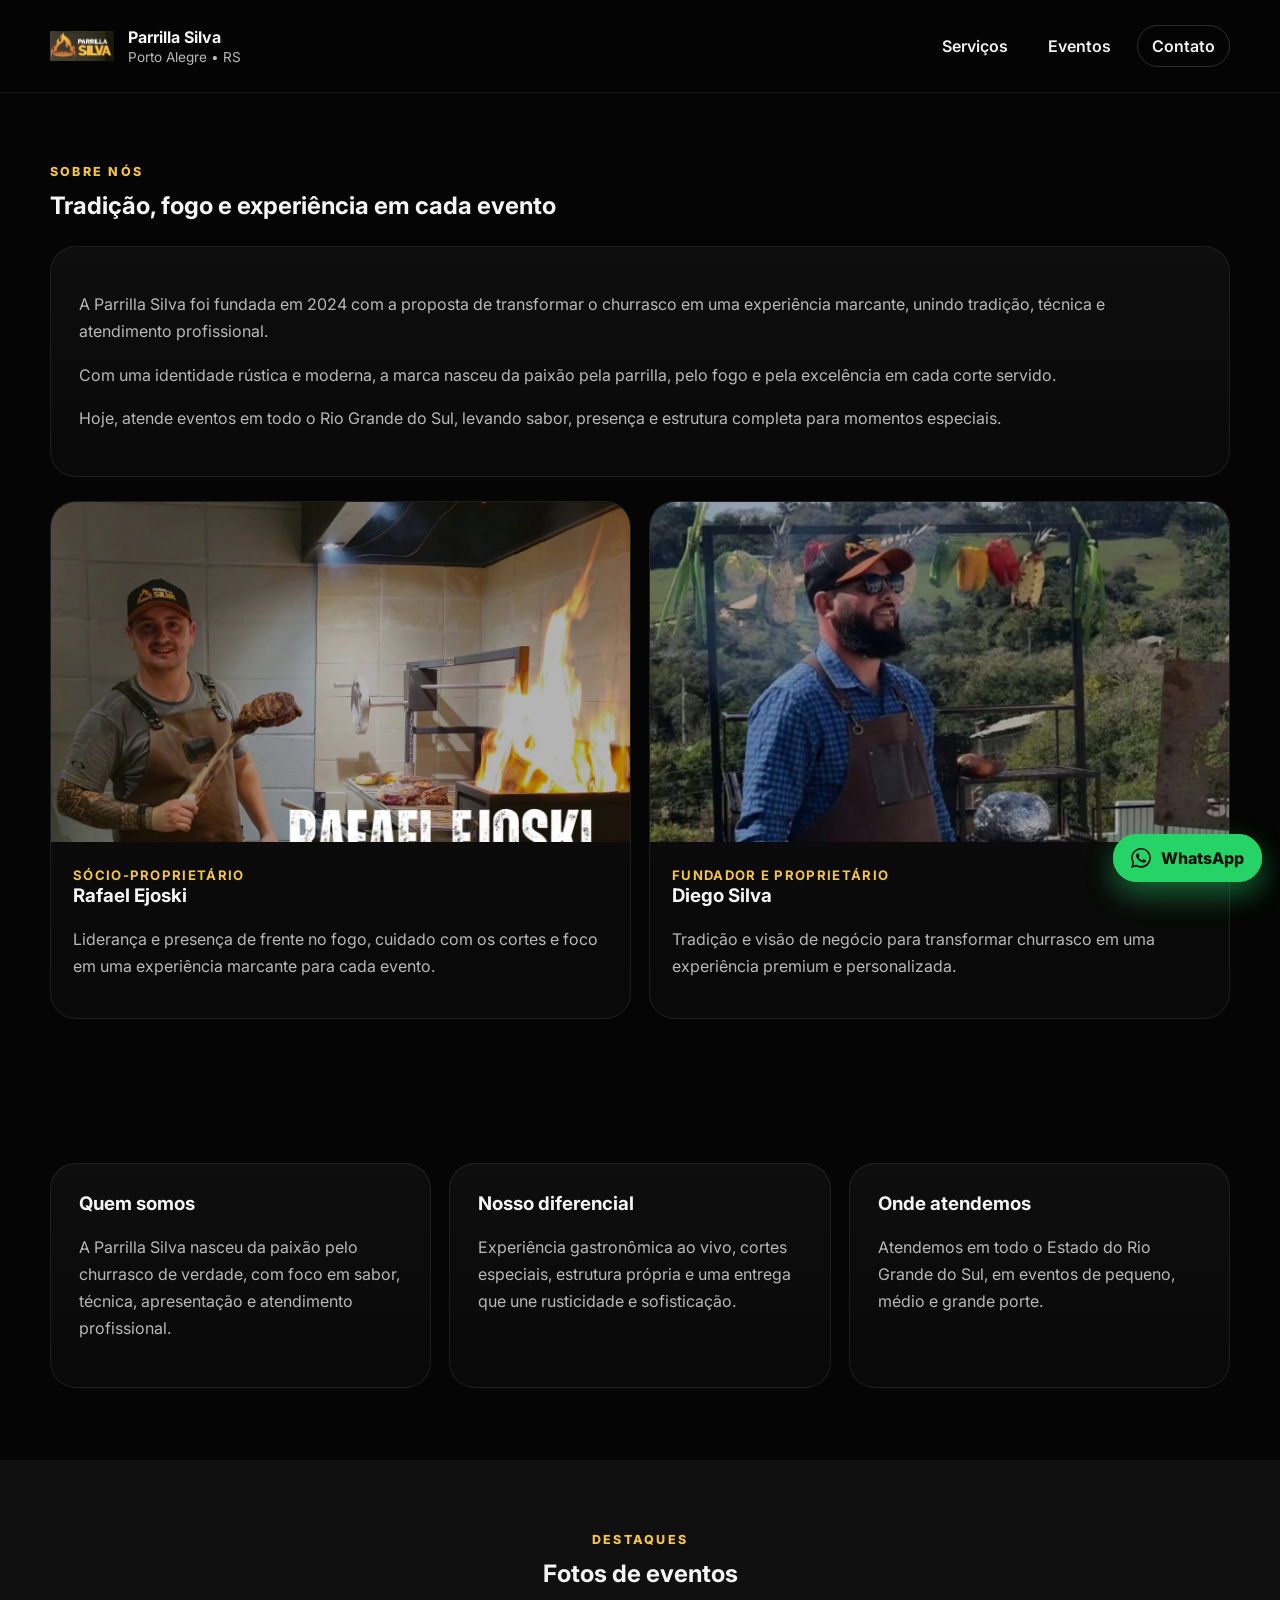
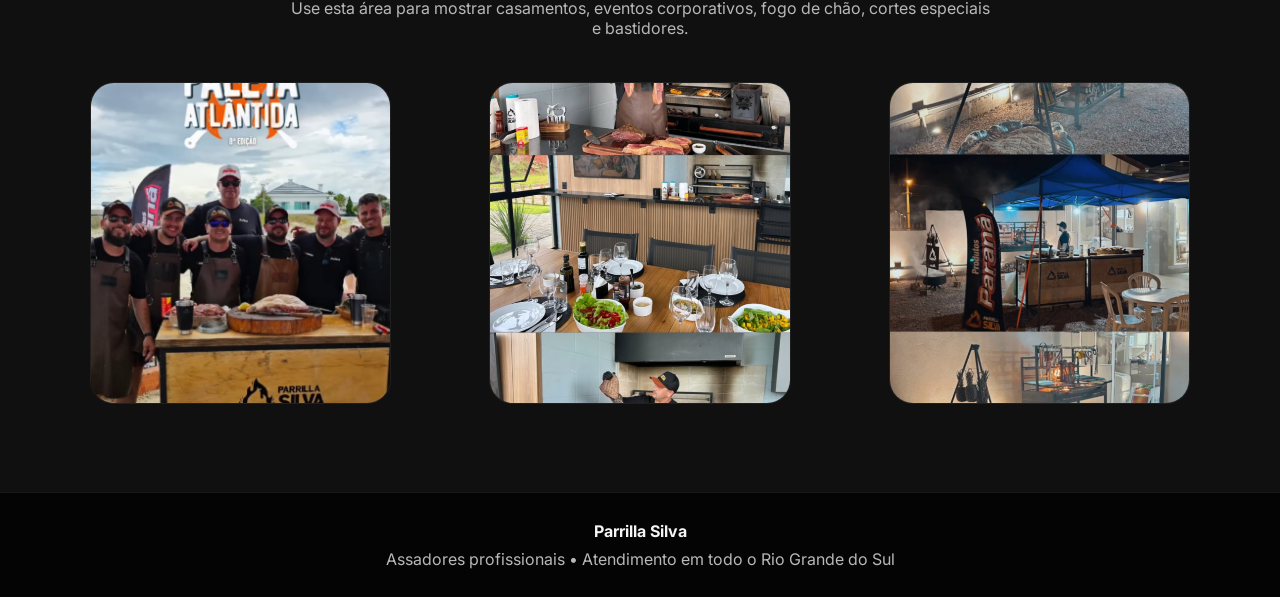
==== index.html @ 267c0c74 "Update index.html" ====
<!DOCTYPE html>
<html lang="pt-BR">
<head>
  <meta charset="UTF-8" />
  <meta name="viewport" content="width=device-width, initial-scale=1.0" />
  <title>Sobre | Parrilla Silva</title>
  <link rel="preconnect" href="https://fonts.googleapis.com">
  <link rel="preconnect" href="https://fonts.gstatic.com" crossorigin>
  <link href="https://fonts.googleapis.com/css2?family=Inter:wght@400;500;600;700;800;900&display=swap" rel="stylesheet">
  <link rel="stylesheet" href="styles.css" />
</head>
<body>
  <header class="site-header">
    <nav class="nav container">
      <a class="brand" href="index.html">
        <img src="images/Logo.png" alt="Logo Parrilla Silva" />
        <div>
          <strong>Parrilla Silva</strong>
          <span>Porto Alegre • RS</span>
        </div>
      </a>
      <button class="menu-toggle" aria-label="Abrir menu" onclick="document.querySelector('.nav-links').classList.toggle('open')">☰</button>
      <div class="nav-links">
        <a href="servicos.html">Serviços</a>
        <a href="eventos.html">Eventos</a>
        <a href="contato.html" class="btn btn-outline">Contato</a>
      </div>
    </nav>
  </header>

  <main class="page-top">
    <section class="section container">
      <div class="section-head left">
        <p class="eyebrow">SOBRE NÓS</p>
        <h1>Tradição, fogo e experiência em cada evento</h1>
      </div>

      <div class="about-page-grid">
        <div class="card">
          <p>
            A Parrilla Silva foi fundada em 2024 com a proposta de transformar o churrasco em uma experiência marcante, unindo tradição, técnica e atendimento profissional.
          </p>
          <p>
            Com uma identidade rústica e moderna, a marca nasceu da paixão pela parrilla, pelo fogo e pela excelência em cada corte servido.
          </p>
          <p>
            Hoje, atende eventos em todo o Rio Grande do Sul, levando sabor, presença e estrutura completa para momentos especiais.
          </p>
        </div>

        <div class="founders-grid">
          <article class="founder-card">
            <img src="images/rafael.jpg" alt="Rafael Ejoski" />
            <div class="founder-copy">
              <span>Sócio-proprietário</span>
              <h3>Rafael Ejoski</h3>
              <p>Liderança e presença de frente no fogo, cuidado com os cortes e foco em uma experiência marcante para cada evento.</p>
            </div>
          </article>

          <article class="founder-card">
            <img src="images/diego.jpg" alt="Diego Silva" />
            <div class="founder-copy">
              <span>Fundador e proprietário</span>
              <h3>Diego Silva</h3>
              <p>Tradição e visão de negócio para transformar churrasco em uma experiência premium e personalizada.</p>
            </div>
          </article>
        </div>
      </div>
    </section>
  </main>

 </div>
    </section>

    <!-- AGORA OS CARDS FICAM EMBAIXO -->
    <section class="section container cards-3 cards-below-hero">
      <article class="card">
        <h3>Quem somos</h3>
        <p>A Parrilla Silva nasceu da paixão pelo churrasco de verdade, com foco em sabor, técnica, apresentação e atendimento profissional.</p>
      </article>
      <article class="card">
        <h3>Nosso diferencial</h3>
        <p>Experiência gastronômica ao vivo, cortes especiais, estrutura própria e uma entrega que une rusticidade e sofisticação.</p>
      </article>
      <article class="card">
        <h3>Onde atendemos</h3>
        <p>Atendemos em todo o Estado do Rio Grande do Sul, em eventos de pequeno, médio e grande porte.</p>
      </article>
    </section>

    <section class="section section-dark">
      <div class="container section-head">
        <p class="eyebrow">DESTAQUES</p>
        <h2>Fotos de eventos</h2>
        <p>Use esta área para mostrar casamentos, eventos corporativos, fogo de chão, cortes especiais e bastidores.</p>
      </div>

      <div class="container events-preview-grid">
        <figure class="event-slot">
          <img src="images/evento1.jpg" alt="Evento Parrilla Silva 1">
        </figure>
        <figure class="event-slot">
          <img src="images/evento2.jpg" alt="Evento Parrilla Silva 2">
        </figure>
        <figure class="event-slot">
          <img src="images/evento3.jpg" alt="Evento Parrilla Silva 3">
        </figure>
      </div>
    </section>
  </main>

    <a class="floating-whatsapp" href="https://wa.me/5551980567208?text=Ol%C3%A1%2C%20quero%20um%20or%C3%A7amento%20da%20Parrilla%20Silva." target="_blank" rel="noreferrer" aria-label="Falar no WhatsApp">
    <svg viewBox="0 0 24 24" aria-hidden="true"><path d="M20.52 3.48A11.86 11.86 0 0 0 12.06 0C5.55 0 .25 5.3.25 11.81c0 2.08.54 4.11 1.58 5.9L0 24l6.48-1.7a11.8 11.8 0 0 0 5.57 1.42h.01c6.51 0 11.81-5.3 11.81-11.81 0-3.15-1.23-6.11-3.35-8.43ZM12.06 21.7h-.01a9.8 9.8 0 0 1-4.99-1.36l-.36-.21-3.85 1.01 1.03-3.76-.23-.38a9.78 9.78 0 0 1-1.5-5.19C2.15 6.4 6.65 1.9 12.06 1.9c2.61 0 5.06 1.02 6.91 2.87a9.7 9.7 0 0 1 2.86 6.91c0 5.41-4.4 9.92-9.77 9.92Zm5.4-7.38c-.29-.14-1.72-.85-1.99-.95-.27-.1-.47-.14-.67.15-.2.29-.77.95-.95 1.14-.17.2-.35.22-.64.07-.29-.14-1.23-.45-2.35-1.43-.87-.77-1.46-1.72-1.63-2.01-.17-.29-.02-.45.12-.59.13-.13.29-.35.44-.52.14-.17.19-.29.29-.49.1-.2.05-.37-.02-.52-.07-.14-.67-1.62-.92-2.22-.24-.58-.49-.5-.67-.5h-.57c-.2 0-.52.07-.79.37-.27.29-1.04 1.02-1.04 2.48 0 1.46 1.07 2.88 1.22 3.08.14.2 2.09 3.2 5.07 4.49.71.31 1.27.5 1.7.64.71.23 1.36.2 1.88.12.57-.08 1.72-.7 1.96-1.38.24-.68.24-1.26.17-1.38-.08-.12-.27-.2-.56-.34Z"/></svg>
    <span>WhatsApp</span>
  </a>
  
  <a class="floating-whatsapp" href="https://wa.me/5551998436209?text=Ol%C3%A1%2C%20quero%20um%20or%C3%A7amento%20da%20Parrilla%20Silva." target="_blank" rel="noreferrer" aria-label="Falar no WhatsApp">
    <svg viewBox="0 0 24 24" aria-hidden="true"><path d="M20.52 3.48A11.86 11.86 0 0 0 12.06 0C5.55 0 .25 5.3.25 11.81c0 2.08.54 4.11 1.58 5.9L0 24l6.48-1.7a11.8 11.8 0 0 0 5.57 1.42h.01c6.51 0 11.81-5.3 11.81-11.81 0-3.15-1.23-6.11-3.35-8.43ZM12.06 21.7h-.01a9.8 9.8 0 0 1-4.99-1.36l-.36-.21-3.85 1.01 1.03-3.76-.23-.38a9.78 9.78 0 0 1-1.5-5.19C2.15 6.4 6.65 1.9 12.06 1.9c2.61 0 5.06 1.02 6.91 2.87a9.7 9.7 0 0 1 2.86 6.91c0 5.41-4.4 9.92-9.77 9.92Zm5.4-7.38c-.29-.14-1.72-.85-1.99-.95-.27-.1-.47-.14-.67.15-.2.29-.77.95-.95 1.14-.17.2-.35.22-.64.07-.29-.14-1.23-.45-2.35-1.43-.87-.77-1.46-1.72-1.63-2.01-.17-.29-.02-.45.12-.59.13-.13.29-.35.44-.52.14-.17.19-.29.29-.49.1-.2.05-.37-.02-.52-.07-.14-.67-1.62-.92-2.22-.24-.58-.49-.5-.67-.5h-.57c-.2 0-.52.07-.79.37-.27.29-1.04 1.02-1.04 2.48 0 1.46 1.07 2.88 1.22 3.08.14.2 2.09 3.2 5.07 4.49.71.31 1.27.5 1.7.64.71.23 1.36.2 1.88.12.57-.08 1.72-.7 1.96-1.38.24-.68.24-1.26.17-1.38-.08-.12-.27-.2-.56-.34Z"/></svg>
    <span>WhatsApp</span>
  </a>

  <footer class="footer">
    <div class="container footer-content">
      <strong>Parrilla Silva</strong>
      <p>Assadores profissionais • Atendimento em todo o Rio Grande do Sul</p>
    </div>
  </footer>
</body>
</html>
---- styles.css ----
:root {
  --bg: #050505;
  --bg-soft: #101010;
  --card: #141414;
  --line: rgba(255,255,255,.08);
  --text: #f5f5f5;
  --muted: #b8b8b8;
  --yellow: #f6c444;
  --orange: #ef8f3a;
  --green: #25D366;
}

* { box-sizing: border-box; }
html { scroll-behavior: smooth; }

body {
  margin: 0;
  font-family: "Inter", sans-serif;
  background: var(--bg);
  color: var(--text);
}

img { max-width: 100%; display: block; }
a { color: inherit; text-decoration: none; }

.container {
  width: min(1180px, calc(100% - 32px));
  margin: 0 auto;
}

.page-top { padding-top: 92px; }

.site-header {
  position: fixed;
  top: 0; left: 0;
  width: 100%;
  z-index: 999;
  background: rgba(5,5,5,.92);
  backdrop-filter: blur(10px);
  border-bottom: 1px solid var(--line);
}

.nav {
  min-height: 92px;
  display: flex;
  align-items: center;
  justify-content: space-between;
  gap: 20px;
}

.brand {
  display: flex;
  align-items: center;
  gap: 14px;
}

.brand img {
  width: 64px;
  height: 64px;
  object-fit: contain;
}

.brand strong {
  display: block;
  font-size: 1rem;
}

.brand span {
  display: block;
  font-size: .85rem;
  color: var(--muted);
  margin-top: 2px;
}

.nav-links {
  display: flex;
  align-items: center;
  gap: 12px;
}

.nav-links a {
  padding: 10px 14px;
  border-radius: 999px;
  color: #f0f0f0;
  font-weight: 600;
}

.nav-links a:hover { background: rgba(255,255,255,.06); }

.menu-toggle {
  display: none;
  background: transparent;
  border: 1px solid var(--line);
  color: #fff;
  width: 44px;
  height: 44px;
  border-radius: 12px;
  font-size: 1.15rem;
}

.btn {
  display: inline-flex;
  align-items: center;
  justify-content: center;
  gap: 10px;
  padding: 14px 20px;
  border-radius: 16px;
  font-weight: 700;
  background: linear-gradient(135deg, var(--yellow), var(--orange));
  color: #111;
  border: 1px solid transparent;
  transition: .2s ease;
}

.btn:hover { transform: translateY(-1px); }
.btn-secondary, .btn-outline {
  background: transparent;
  color: #fff;
  border: 1px solid rgba(255,255,255,.16);
}

.btn svg, .contact-box svg, .floating-whatsapp svg {
  width: 20px;
  height: 20px;
  fill: currentColor;
}

.hero { padding: 42px 0 28px; }
.hero-home {
  background:
    radial-gradient(circle at top left, rgba(246,196,68,.12), transparent 28%),
    radial-gradient(circle at top right, rgba(239,143,58,.10), transparent 26%);
}

.hero-grid {
  display: grid;
  grid-template-columns: 1fr;
  gap: 0;
}

.hero-copy-full {
  max-width: 980px;
}

.hero-copy-full h1 {
  max-width: 12ch;
}

.hero-copy-full .lead {
  max-width: 780px;
}

.eyebrow {
  margin: 0 0 14px;
  color: var(--yellow);
  font-weight: 800;
  font-size: .78rem;
  letter-spacing: .18em;
  text-transform: uppercase;
}

.hero-copy h1, .section-head h1, .section-head h2, .about h2 {
  margin: 0;
  line-height: 1.05;
}

.hero-copy h1 {
  font-size: clamp(2.1rem, 4vw, 4.5rem);
  max-width: 14ch;
}

.lead {
  font-size: 1.08rem;
  line-height: 1.7;
  color: var(--muted);
  margin: 18px 0 0;
  max-width: 62ch;
}

.hero-actions {
  display: flex;
  flex-wrap: wrap;
  gap: 14px;
  margin-top: 24px;
}

.hero-points {
  display: flex;
  flex-wrap: wrap;
  gap: 10px;
  padding: 0;
  margin: 22px 0 0;
  list-style: none;
}

.hero-points li {
  padding: 10px 14px;
  border: 1px solid var(--line);
  border-radius: 999px;
  color: #ddd;
  background: rgba(255,255,255,.03);
}

.hero-card, .card, .service-card, .founder-card, .cta-card, .contact-box {
  background: linear-gradient(180deg, rgba(255,255,255,.04), rgba(255,255,255,.02));
  border: 1px solid var(--line);
  border-radius: 26px;
}

.section { padding: 72px 0; }
.section-dark { background: var(--bg-soft); }

.section-head {
  text-align: center;
  margin-bottom: 28px;
}
.section-head.left { text-align: left; }

.section-head p:not(.eyebrow) {
  color: var(--muted);
  max-width: 70ch;
  margin: 12px auto 0;
}

.cards-3 {
  display: grid;
  grid-template-columns: repeat(3, 1fr);
  gap: 18px;
}

.card { padding: 28px; }

.card h3, .service-card h3, .founder-copy h3 {
  margin-top: 0;
}

.card p, .service-card p, .founder-copy p, .about-page-grid p, .cta-card p {
  color: var(--muted);
  line-height: 1.7;
}

.about {
  display: grid;
  grid-template-columns: .85fr 1.15fr;
  gap: 28px;
  align-items: start;
}

.about p {
  color: var(--muted);
  font-size: 1.05rem;
  line-height: 1.8;
}

.about-page-grid { display: grid; gap: 24px; }

.founders-grid {
  display: grid;
  grid-template-columns: repeat(2, 1fr);
  gap: 18px;
}

.founder-card { overflow: hidden; }

.founder-card img {
  width: 100%;
  height: 340px;
  object-fit: cover;
}

.founder-copy { padding: 22px; }

.founder-copy span {
  color: var(--yellow);
  font-size: .82rem;
  font-weight: 700;
  text-transform: uppercase;
  letter-spacing: .1em;
}

.services-grid {
  display: grid;
  grid-template-columns: repeat(3, 1fr);
  gap: 18px;
}

.service-card { padding: 24px; }

.gallery-grid, .events-preview-grid {
  display: grid;
  grid-template-columns: repeat(3, 1fr);
  gap: 18px;
}

.events-gallery-grid {
  display: grid;
  grid-template-columns: repeat(3, 1fr);
  gap: 18px;
}

.events-gallery-grid .large { grid-column: span 2; }

.gallery-item, .event-slot {
  overflow: hidden;
  border-radius: 24px;
  border: 1px solid var(--line);
  background: #0d0d0d;
}

.gallery-item img, .event-slot img {
  width: 100%;
  height: 320px;
  object-fit: cover;
}

.gallery-logo img {
  object-fit: contain;
  padding: 24px;
  background: #0b0b0b;
}

.cta-section { padding: 72px 0; }

.cta-card {
  padding: 40px;
  text-align: center;
}

.contact-grid {
  margin-top: 26px;
  display: grid;
  grid-template-columns: repeat(2, 1fr);
  gap: 16px;
}

.contact-box {
  padding: 24px;
  display: flex;
  align-items: center;
  gap: 14px;
  text-align: left;
}

.contact-box svg {
  width: 28px;
  height: 28px;
}

.contact-box strong {
  display: block;
  margin-bottom: 4px;
}

.contact-box span { color: var(--muted); }

.floating-whatsapp {
  position: fixed;
  right: 18px;
  bottom: 18px;
  z-index: 999;
  display: inline-flex;
  align-items: center;
  gap: 10px;
  background: var(--green);
  color: #111;
  border-radius: 999px;
  padding: 14px 18px;
  font-weight: 800;
  box-shadow: 0 12px 30px rgba(37,211,102,.25);
}

.floating-whatsapp svg {
  width: 20px;
  height: 20px;
}

.footer {
  border-top: 1px solid var(--line);
  padding: 28px 0;
  background: #040404;
}

.footer-content { text-align: center; }

.footer-content p {
  color: var(--muted);
  margin: 8px 0 0;
}

@media (max-width: 980px) {
  .hero-grid,
  .about,
  .cards-3,
  .services-grid,
  .gallery-grid,
  .events-preview-grid,
  .events-gallery-grid,
  .founders-grid,
  .contact-grid {
    grid-template-columns: 1fr;
  }

  .events-gallery-grid .large { grid-column: span 1; }
  .hero-copy h1 { max-width: none; }

  .nav {
    flex-wrap: wrap;
    padding: 14px 0;
  }

  .menu-toggle {
    display: inline-flex;
    align-items: center;
    justify-content: center;
  }

  .nav-links {
    display: none;
    width: 100%;
    flex-direction: column;
    align-items: stretch;
    padding-bottom: 8px;
  }

  .nav-links.open { display: flex; }
  .nav-links a { text-align: center; }
}
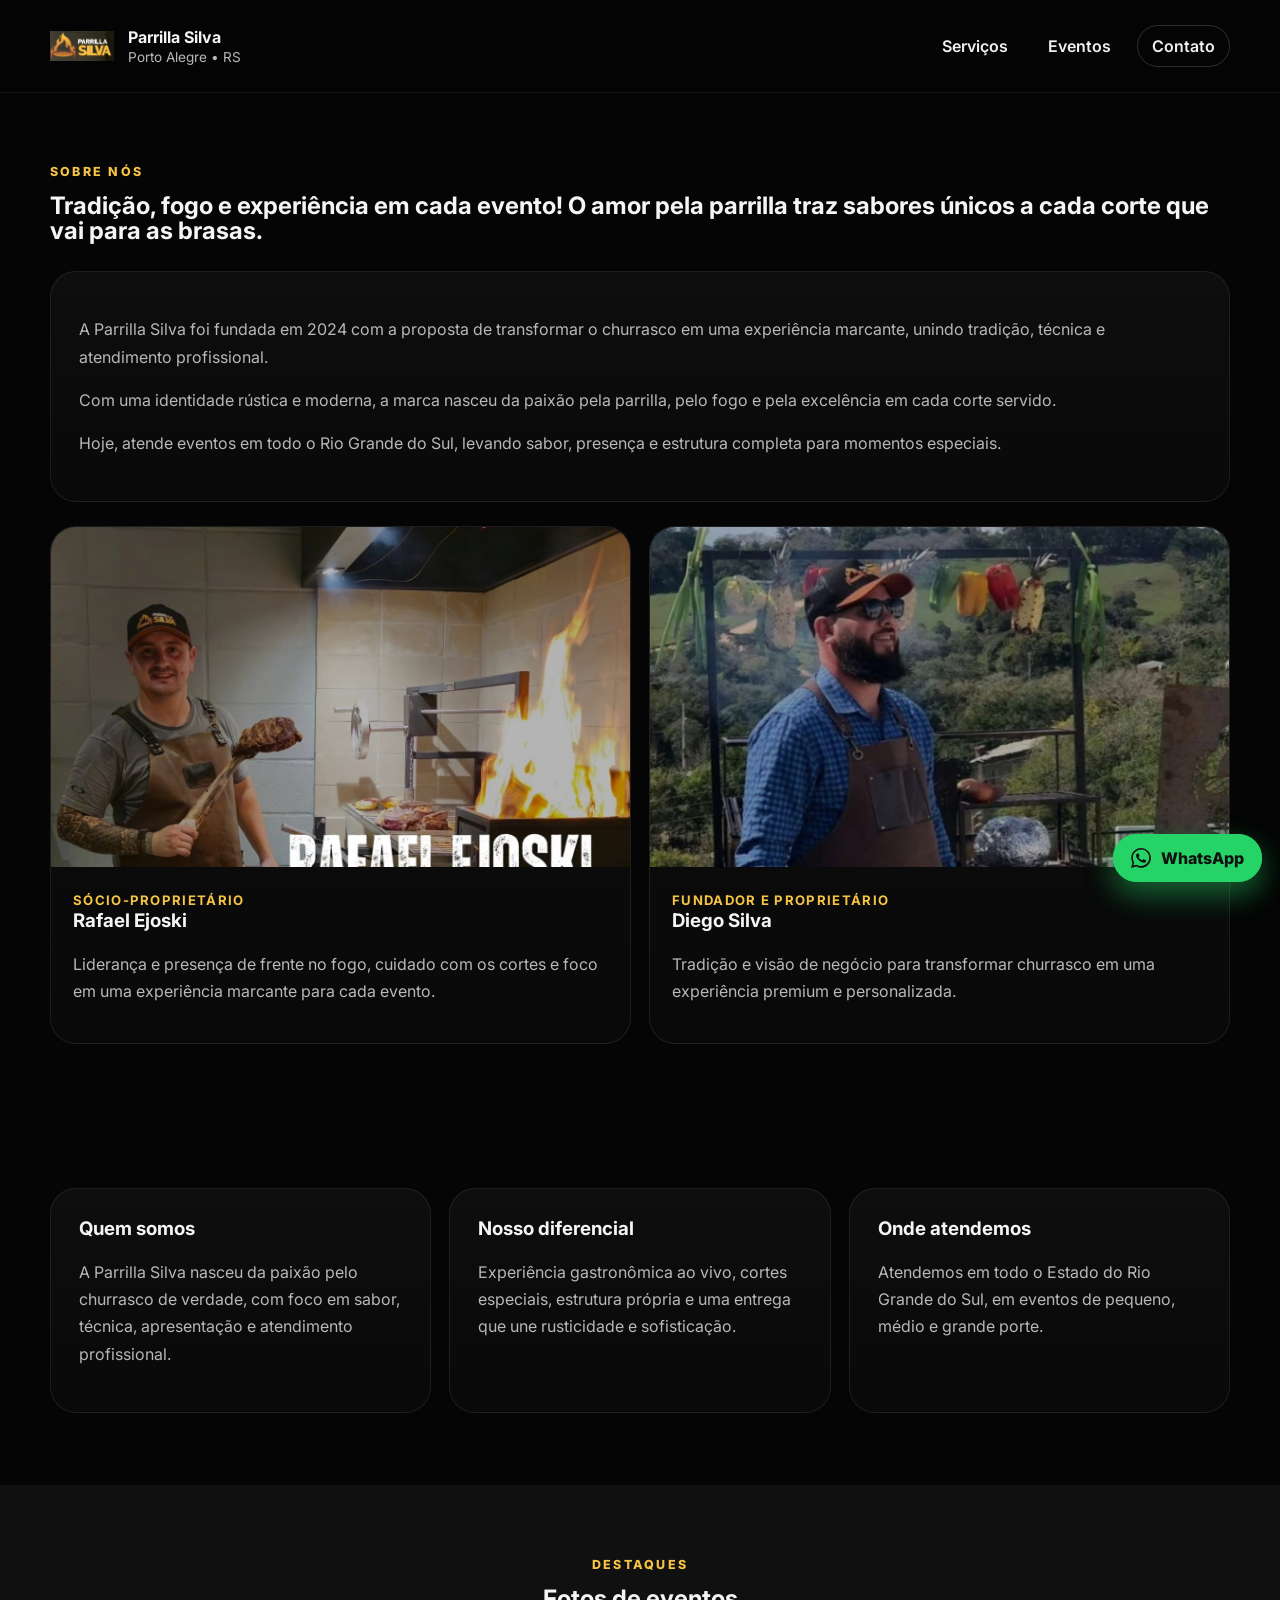
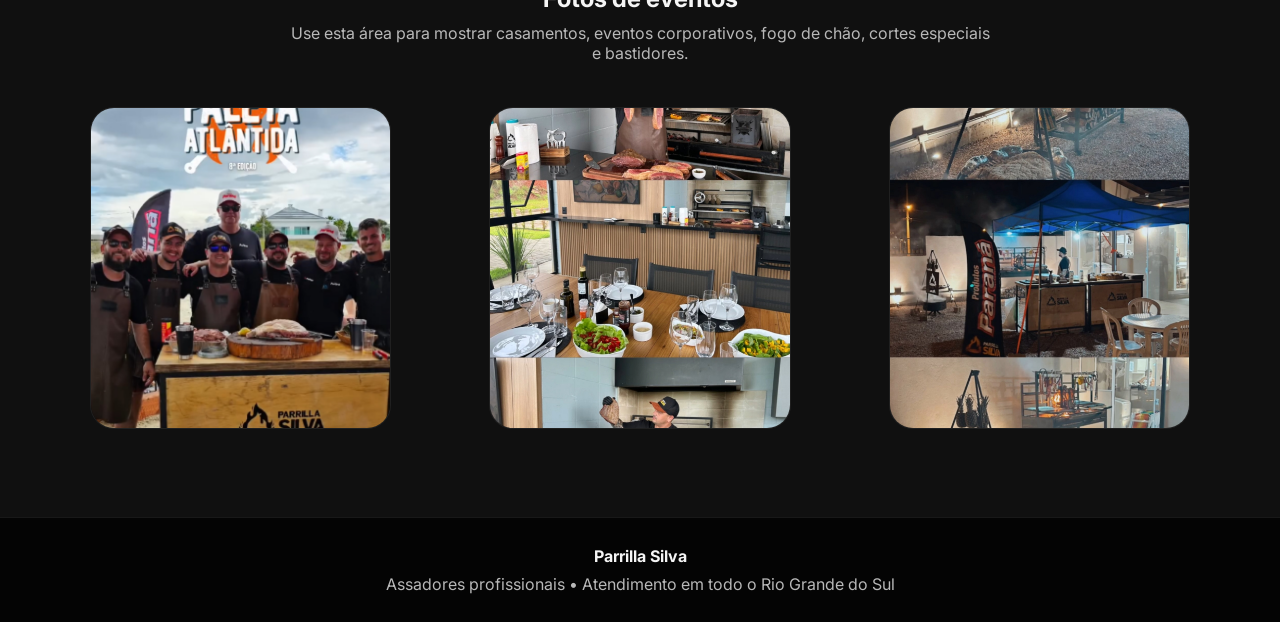
==== commit d0bbe8a6: "Update index.html" ====
--- a/index.html
+++ b/index.html
@@ -32,7 +32,7 @@
     <section class="section container">
       <div class="section-head left">
         <p class="eyebrow">SOBRE NÓS</p>
-        <h1>Tradição, fogo e experiência em cada evento</h1>
+        <h1>Tradição, fogo e experiência em cada evento! O amor pela parrilla traz sabores únicos a cada corte que vai para as brasas.</h1>
       </div>
 
       <div class="about-page-grid">
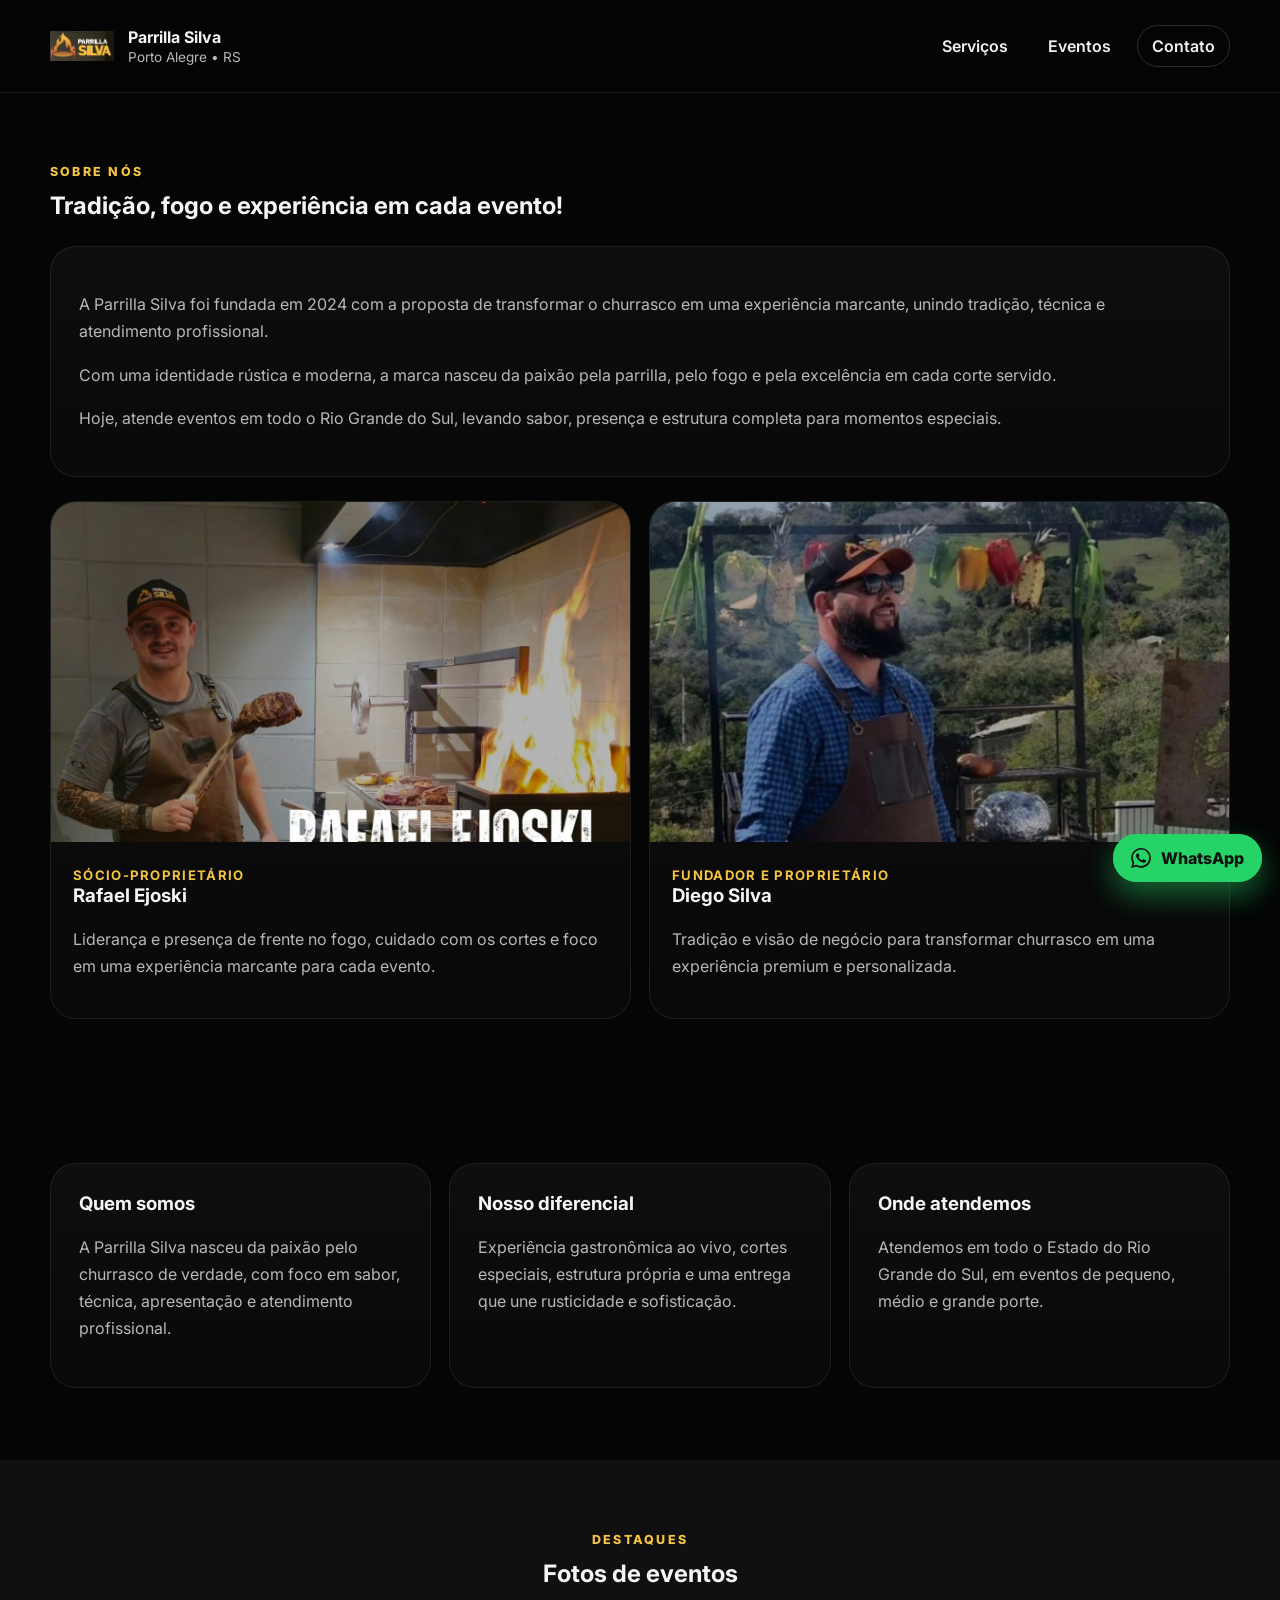
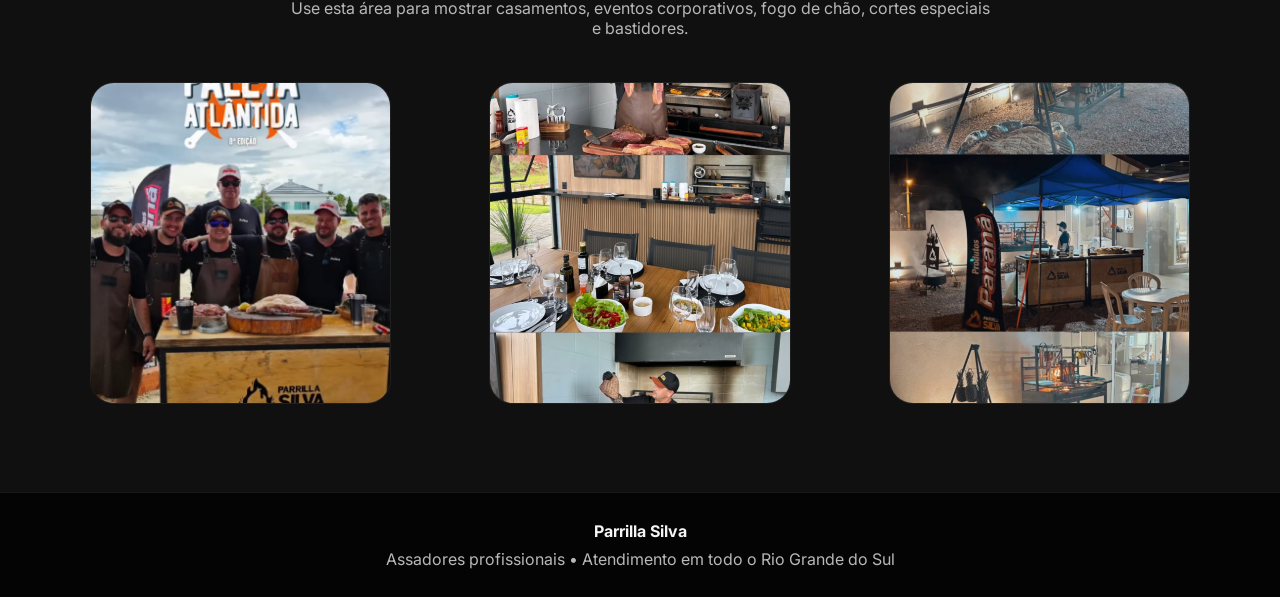
==== commit 7088d5ce: "Update index.html" ====
--- a/index.html
+++ b/index.html
@@ -32,7 +32,7 @@
     <section class="section container">
       <div class="section-head left">
         <p class="eyebrow">SOBRE NÓS</p>
-        <h1>Tradição, fogo e experiência em cada evento! O amor pela parrilla traz sabores únicos a cada corte que vai para as brasas.</h1>
+        <h1>Tradição, fogo e experiência em cada evento!</h1>
       </div>
 
       <div class="about-page-grid">
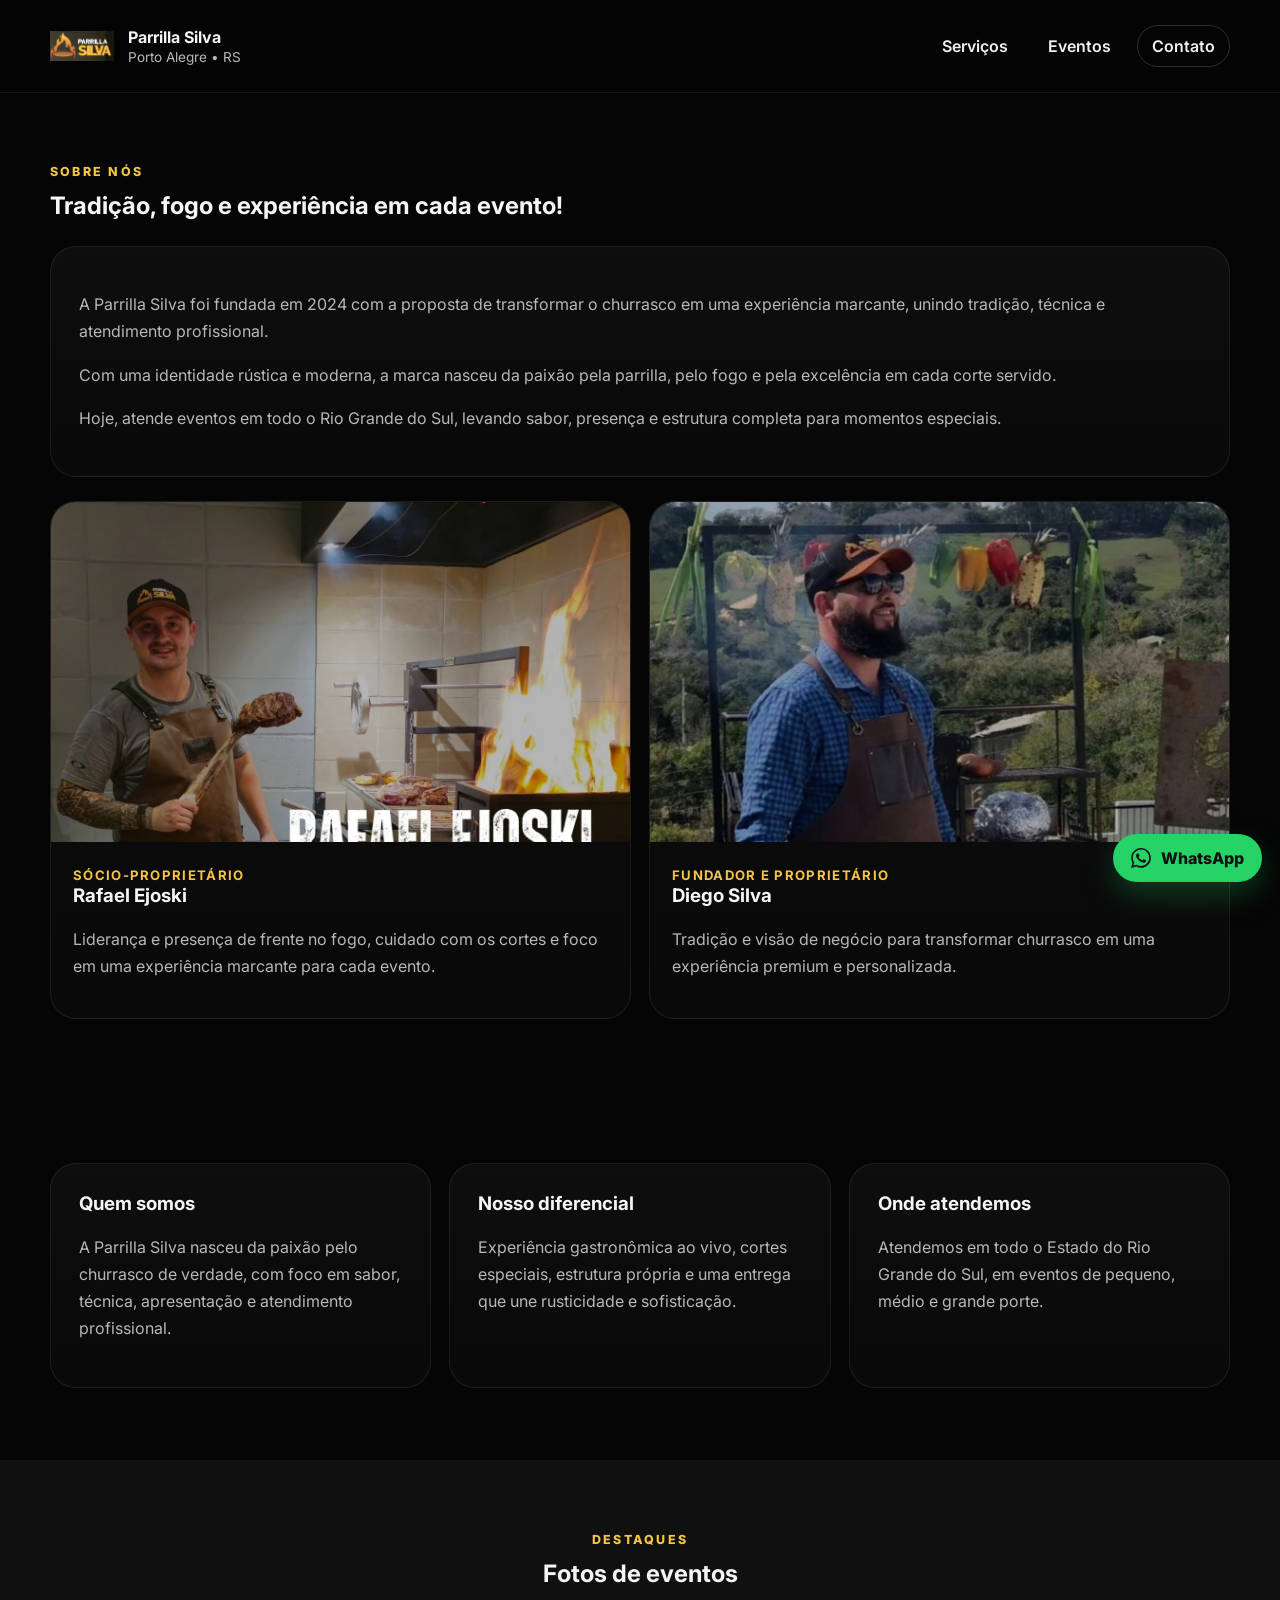
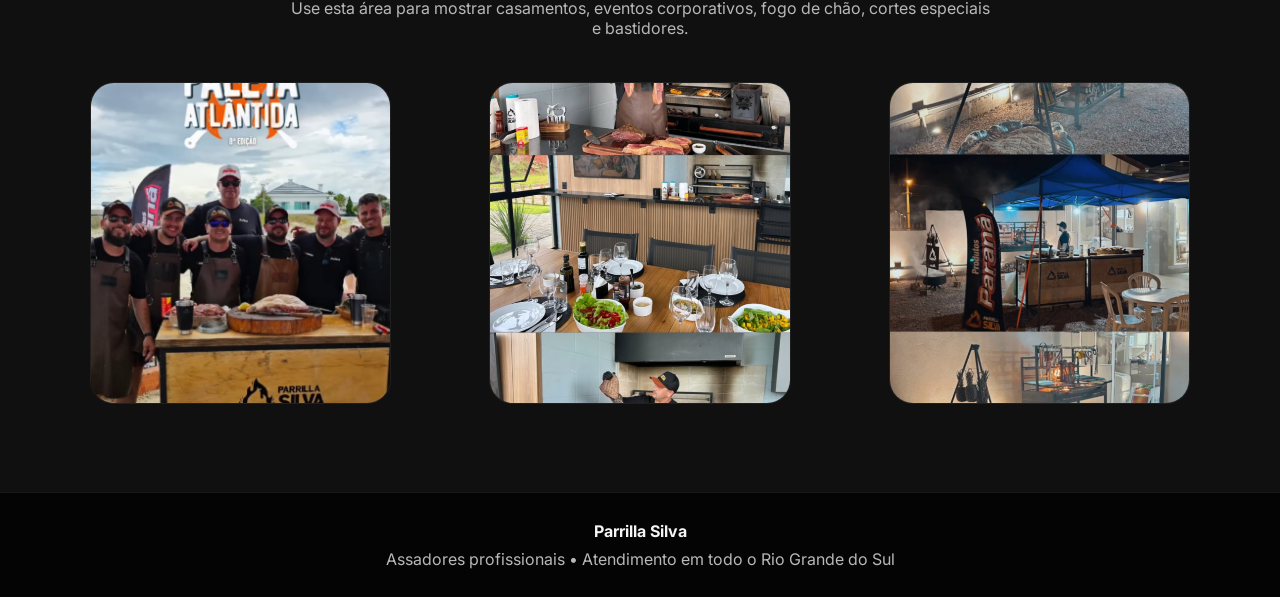
==== commit 2d96c770: "Update index.html" ====
--- a/index.html
+++ b/index.html
@@ -115,11 +115,6 @@
     <svg viewBox="0 0 24 24" aria-hidden="true"><path d="M20.52 3.48A11.86 11.86 0 0 0 12.06 0C5.55 0 .25 5.3.25 11.81c0 2.08.54 4.11 1.58 5.9L0 24l6.48-1.7a11.8 11.8 0 0 0 5.57 1.42h.01c6.51 0 11.81-5.3 11.81-11.81 0-3.15-1.23-6.11-3.35-8.43ZM12.06 21.7h-.01a9.8 9.8 0 0 1-4.99-1.36l-.36-.21-3.85 1.01 1.03-3.76-.23-.38a9.78 9.78 0 0 1-1.5-5.19C2.15 6.4 6.65 1.9 12.06 1.9c2.61 0 5.06 1.02 6.91 2.87a9.7 9.7 0 0 1 2.86 6.91c0 5.41-4.4 9.92-9.77 9.92Zm5.4-7.38c-.29-.14-1.72-.85-1.99-.95-.27-.1-.47-.14-.67.15-.2.29-.77.95-.95 1.14-.17.2-.35.22-.64.07-.29-.14-1.23-.45-2.35-1.43-.87-.77-1.46-1.72-1.63-2.01-.17-.29-.02-.45.12-.59.13-.13.29-.35.44-.52.14-.17.19-.29.29-.49.1-.2.05-.37-.02-.52-.07-.14-.67-1.62-.92-2.22-.24-.58-.49-.5-.67-.5h-.57c-.2 0-.52.07-.79.37-.27.29-1.04 1.02-1.04 2.48 0 1.46 1.07 2.88 1.22 3.08.14.2 2.09 3.2 5.07 4.49.71.31 1.27.5 1.7.64.71.23 1.36.2 1.88.12.57-.08 1.72-.7 1.96-1.38.24-.68.24-1.26.17-1.38-.08-.12-.27-.2-.56-.34Z"/></svg>
     <span>WhatsApp</span>
   </a>
-  
-  <a class="floating-whatsapp" href="https://wa.me/5551998436209?text=Ol%C3%A1%2C%20quero%20um%20or%C3%A7amento%20da%20Parrilla%20Silva." target="_blank" rel="noreferrer" aria-label="Falar no WhatsApp">
-    <svg viewBox="0 0 24 24" aria-hidden="true"><path d="M20.52 3.48A11.86 11.86 0 0 0 12.06 0C5.55 0 .25 5.3.25 11.81c0 2.08.54 4.11 1.58 5.9L0 24l6.48-1.7a11.8 11.8 0 0 0 5.57 1.42h.01c6.51 0 11.81-5.3 11.81-11.81 0-3.15-1.23-6.11-3.35-8.43ZM12.06 21.7h-.01a9.8 9.8 0 0 1-4.99-1.36l-.36-.21-3.85 1.01 1.03-3.76-.23-.38a9.78 9.78 0 0 1-1.5-5.19C2.15 6.4 6.65 1.9 12.06 1.9c2.61 0 5.06 1.02 6.91 2.87a9.7 9.7 0 0 1 2.86 6.91c0 5.41-4.4 9.92-9.77 9.92Zm5.4-7.38c-.29-.14-1.72-.85-1.99-.95-.27-.1-.47-.14-.67.15-.2.29-.77.95-.95 1.14-.17.2-.35.22-.64.07-.29-.14-1.23-.45-2.35-1.43-.87-.77-1.46-1.72-1.63-2.01-.17-.29-.02-.45.12-.59.13-.13.29-.35.44-.52.14-.17.19-.29.29-.49.1-.2.05-.37-.02-.52-.07-.14-.67-1.62-.92-2.22-.24-.58-.49-.5-.67-.5h-.57c-.2 0-.52.07-.79.37-.27.29-1.04 1.02-1.04 2.48 0 1.46 1.07 2.88 1.22 3.08.14.2 2.09 3.2 5.07 4.49.71.31 1.27.5 1.7.64.71.23 1.36.2 1.88.12.57-.08 1.72-.7 1.96-1.38.24-.68.24-1.26.17-1.38-.08-.12-.27-.2-.56-.34Z"/></svg>
-    <span>WhatsApp</span>
-  </a>
 
   <footer class="footer">
     <div class="container footer-content">
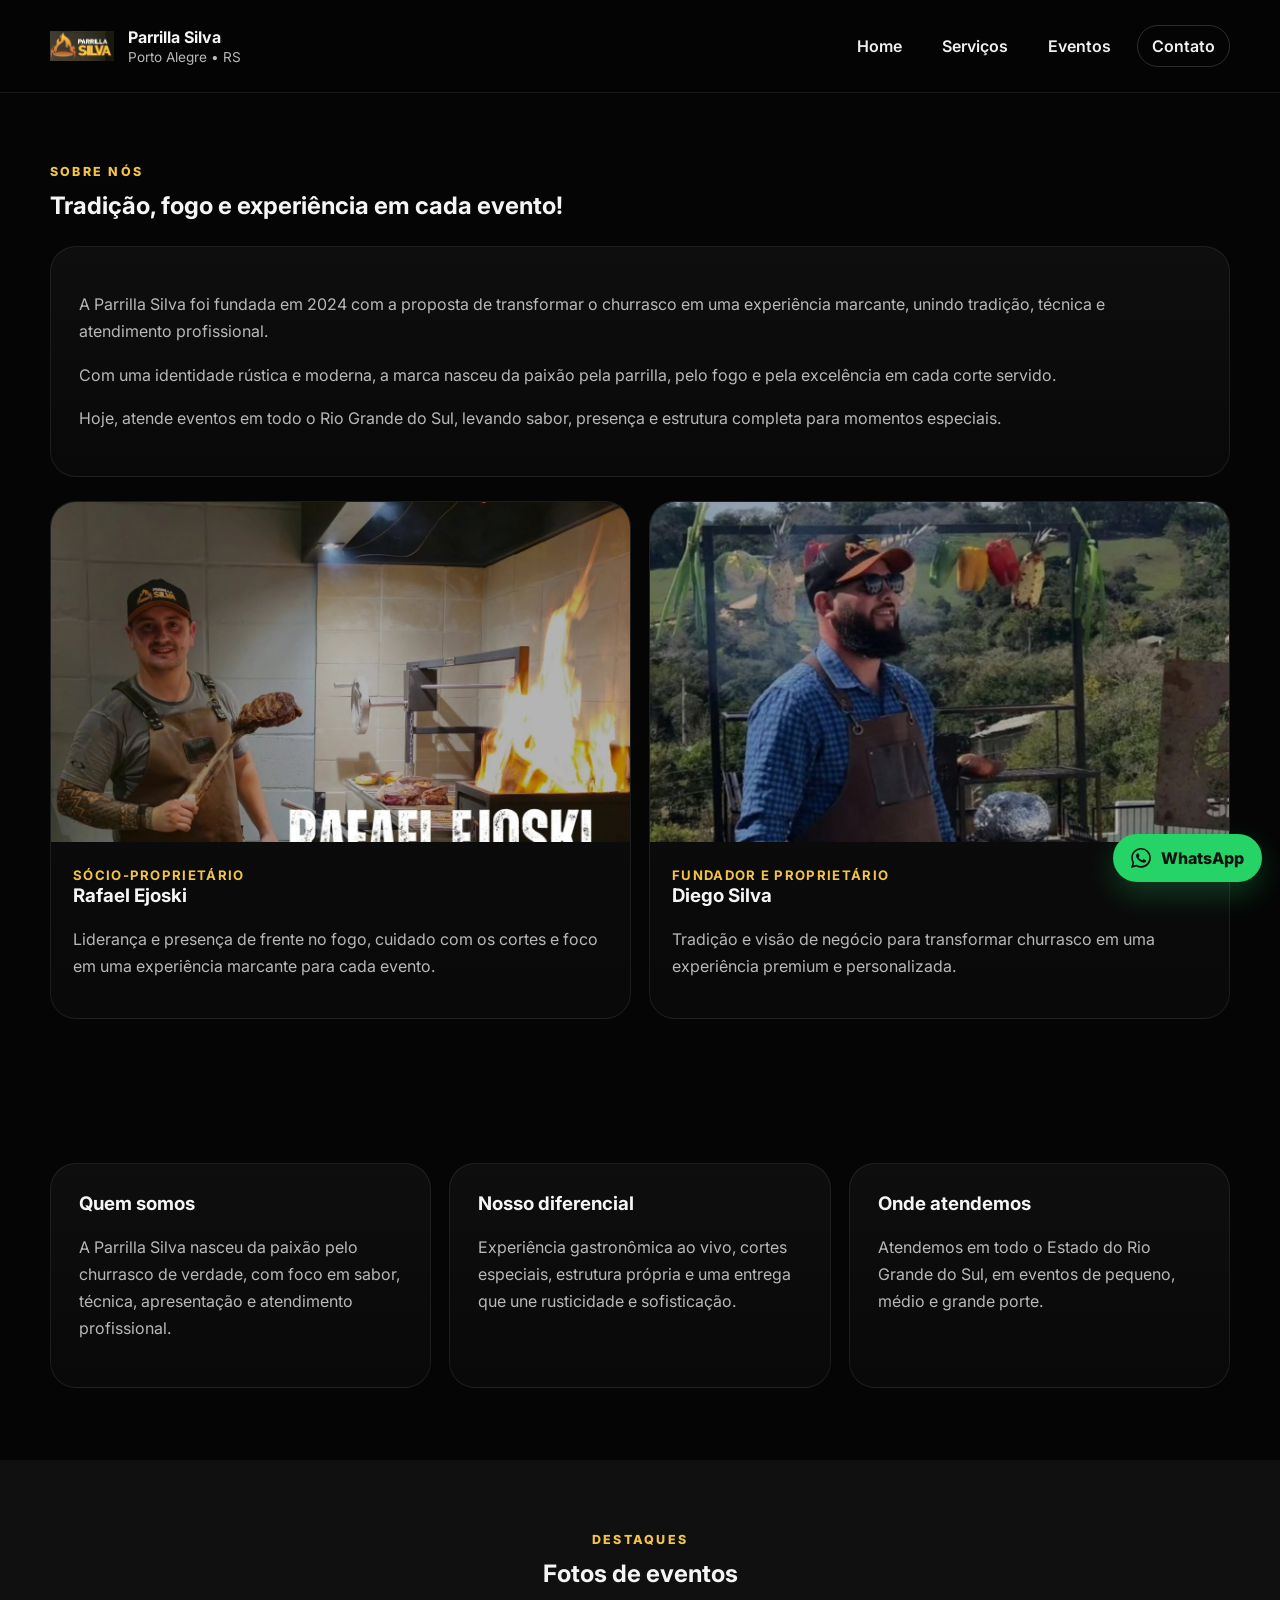
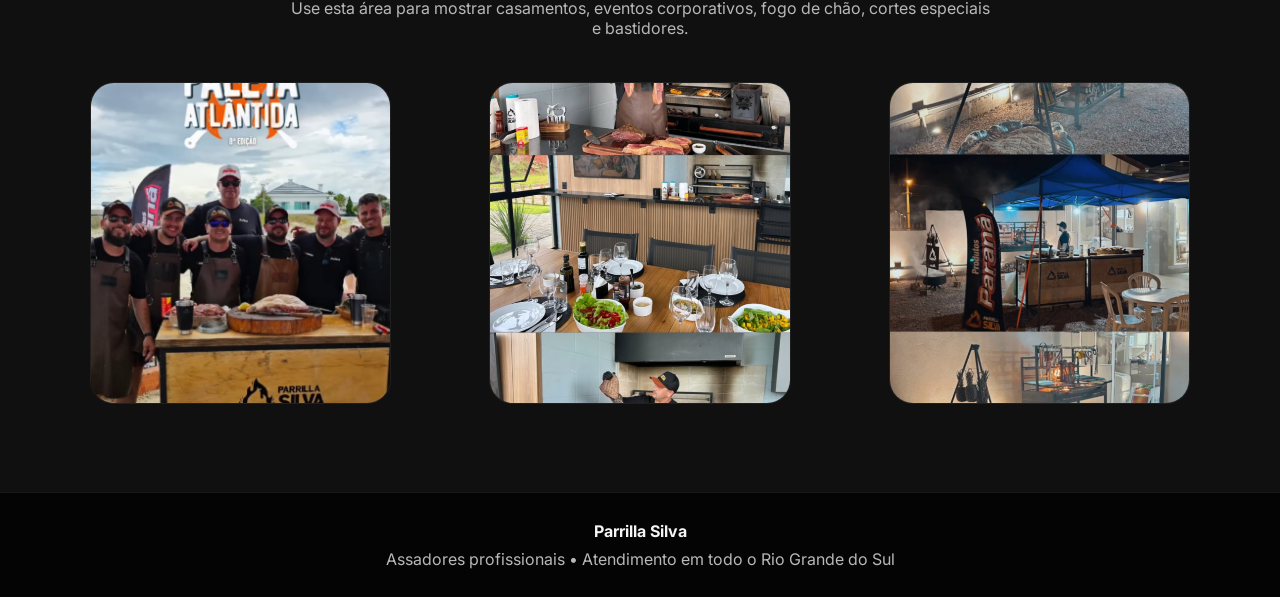
==== commit d18e177a: "Update index.html" ====
--- a/index.html
+++ b/index.html
@@ -21,6 +21,7 @@
       </a>
       <button class="menu-toggle" aria-label="Abrir menu" onclick="document.querySelector('.nav-links').classList.toggle('open')">☰</button>
       <div class="nav-links">
+        <a href="sobre.html">Home</a>
         <a href="servicos.html">Serviços</a>
         <a href="eventos.html">Eventos</a>
         <a href="contato.html" class="btn btn-outline">Contato</a>
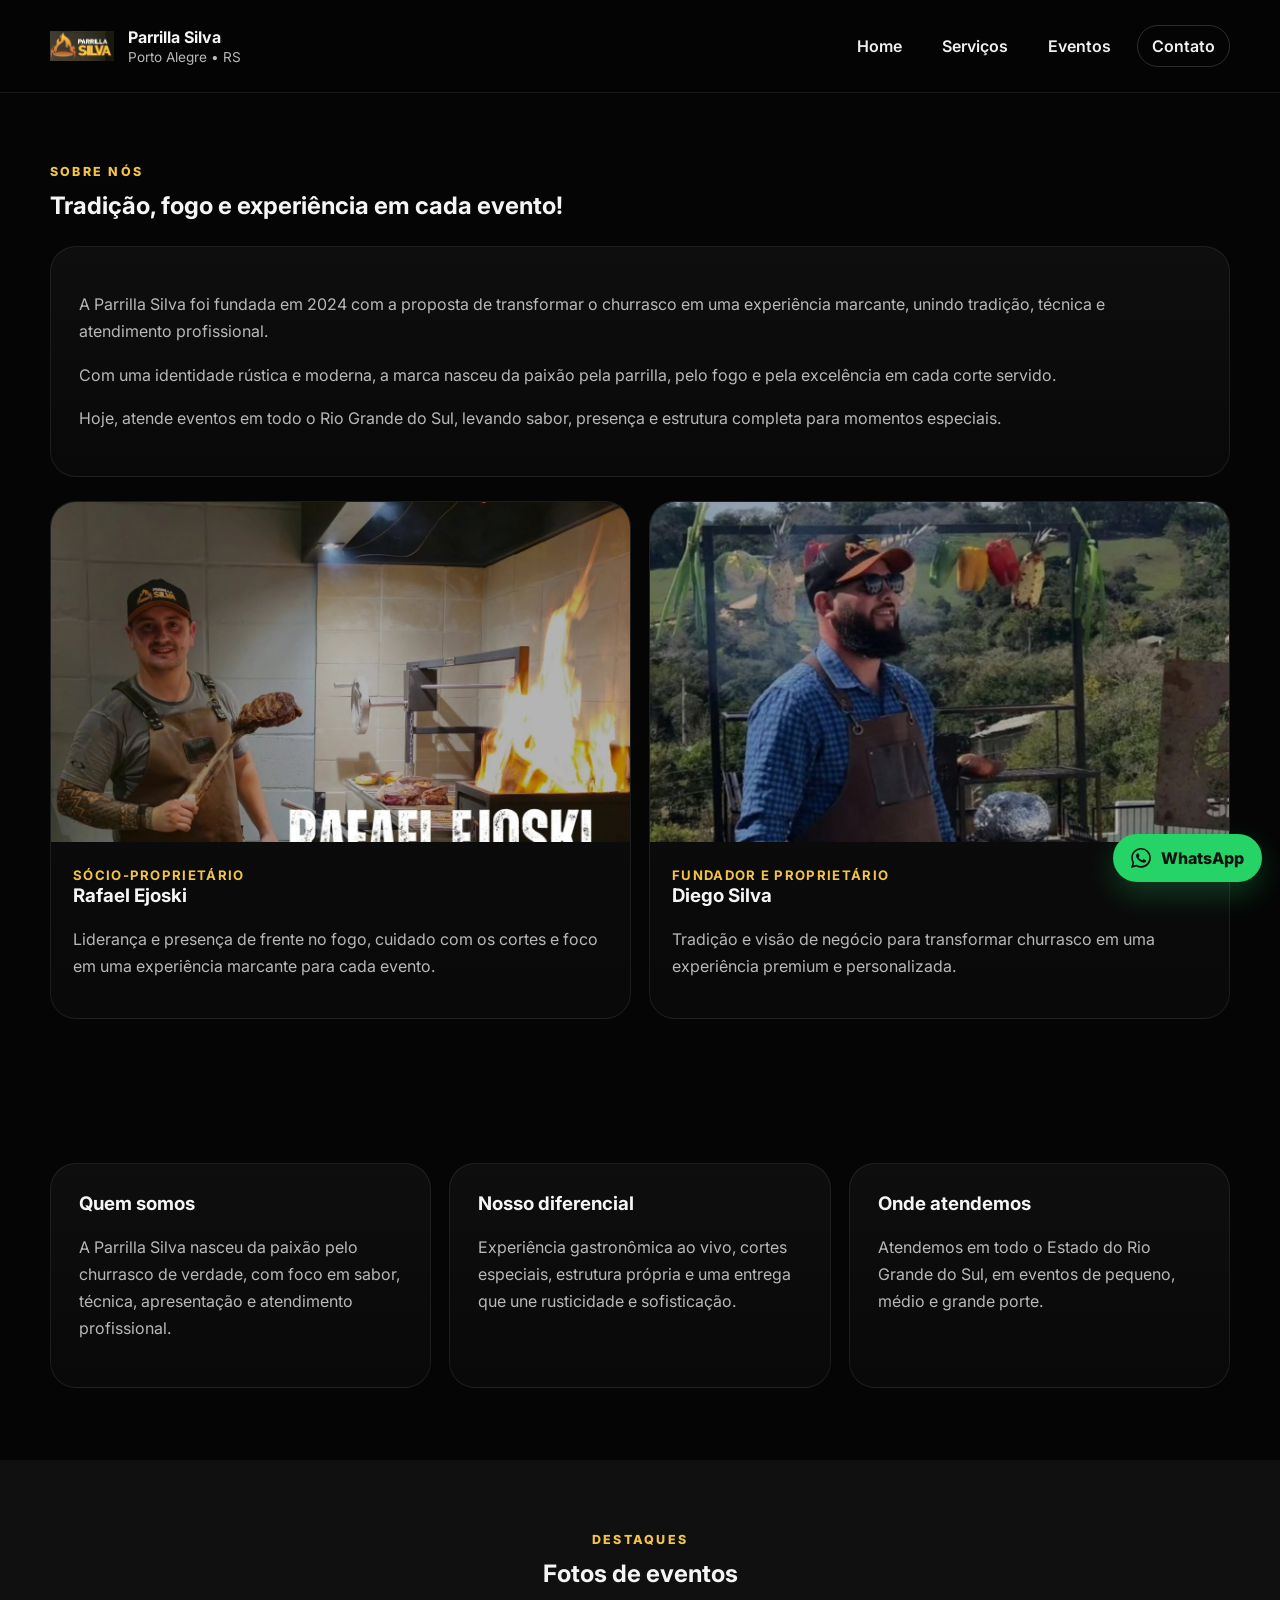
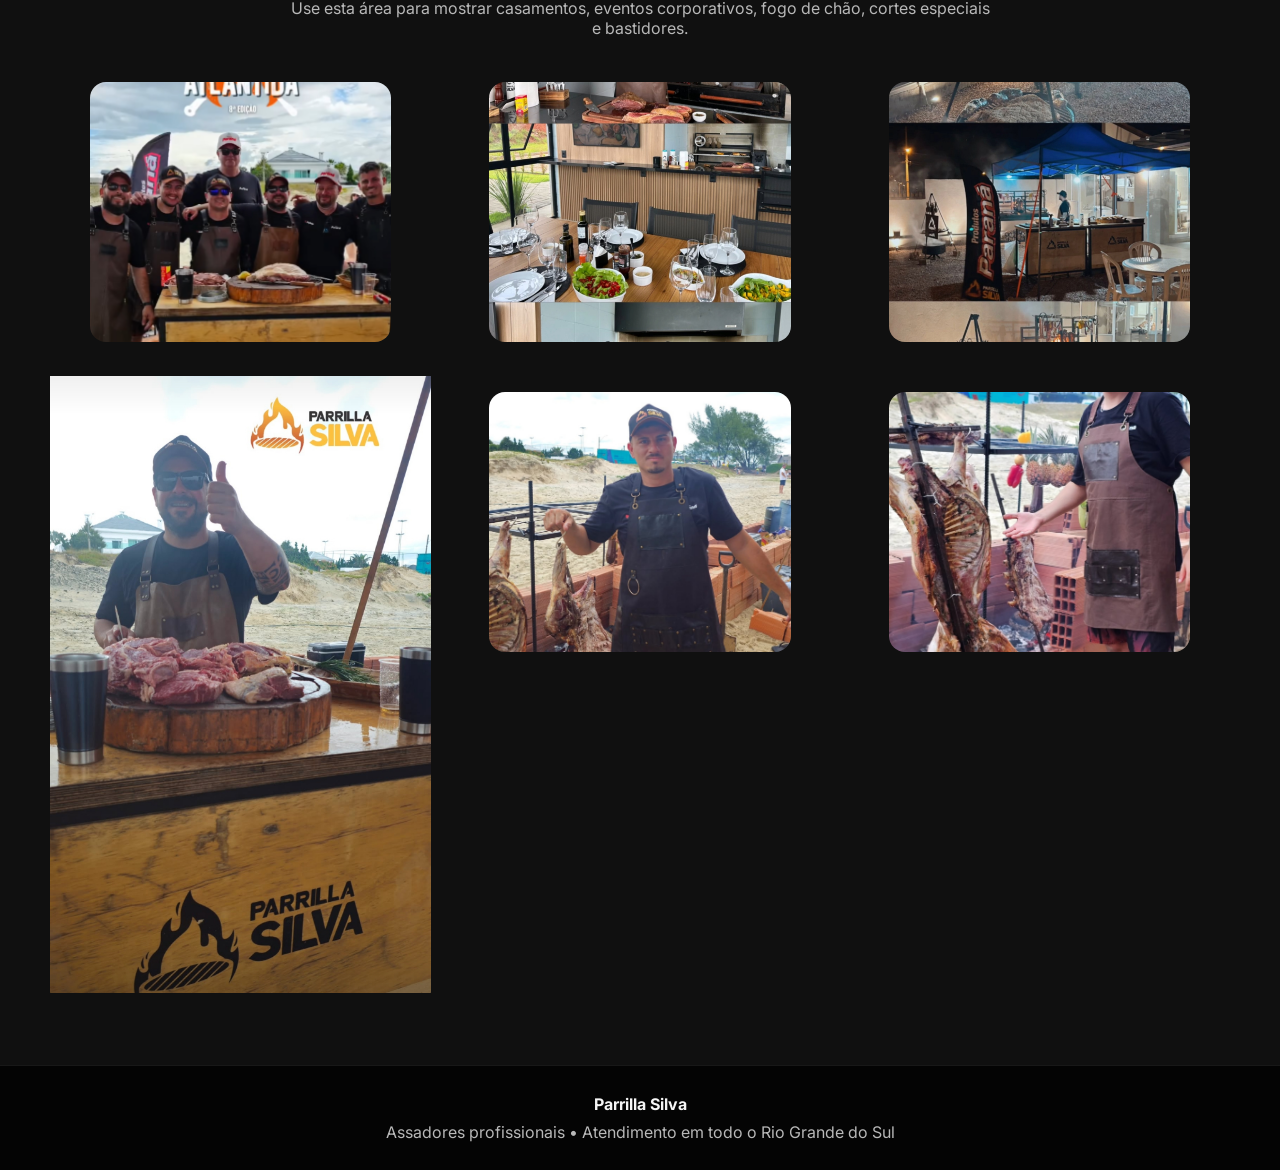
==== commit 7d05d214: "Update index.html" ====
--- a/index.html
+++ b/index.html
@@ -108,6 +108,14 @@
         <figure class="event-slot">
           <img src="images/evento3.jpg" alt="Evento Parrilla Silva 3">
         </figure>
+          <img src="images/evento4.jpg" alt="Evento Parrilla Silva 4">
+        </figure>
+        <figure class="event-slot">
+          <img src="images/evento5.jpg" alt="Evento Parrilla Silva 5">
+        </figure>
+        <figure class="event-slot">
+          <img src="images/evento6.jpg" alt="Evento Parrilla Silva 6">
+        </figure>
       </div>
     </section>
   </main>
--- a/styles.css
+++ b/styles.css
@@ -294,23 +294,26 @@
 
 .events-gallery-grid {
   display: grid;
-  grid-template-columns: repeat(3, 1fr);
-  gap: 18px;
+  gap: 16px;
+  grid-template-columns: repeat(auto-fit, minmax(250px, 1fr));
 }
 
 .events-gallery-grid .large { grid-column: span 2; }
 
-.gallery-item, .event-slot {
+.event-slot {
   overflow: hidden;
-  border-radius: 24px;
-  border: 1px solid var(--line);
-  background: #0d0d0d;
-}
-
-.gallery-item img, .event-slot img {
+  border-radius: 16px;
+  background: #000;
+  height: 260px;
+}
+
+.event-slot img {
   width: 100%;
-  height: 320px;
+  height: 100%;
   object-fit: cover;
+  display: block;
+  cursor: pointer;
+  transition: transform 0.3s ease;
 }
 
 .gallery-logo img {
@@ -425,3 +428,98 @@
   .nav-links.open { display: flex; }
   .nav-links a { text-align: center; }
 }
+
+.icon {
+  width: 42px;
+  height: 42px;
+  border-radius: 12px;
+  display: flex;
+  align-items: center;
+  justify-content: center;
+}
+
+/* WhatsApp oficial */
+.icon.whatsapp {
+  background: #25D366;
+}
+
+/* Instagram oficial (gradiente) */
+.icon.instagram {
+  background: radial-gradient(circle at 30% 30%, 
+    #feda75,
+    #fa7e1e,
+    #d62976,
+    #962fbf,
+    #4f5bd5
+  );
+}
+
+.icon svg {
+  width: 22px;
+  height: 22px;
+}
+
+.contact-grid {
+  display: grid;
+  gap: 20px;
+  margin-top: 30px;
+}
+
+/* Desktop mais bonito */
+@media (max-width: 768px) {
+  .event-slot {
+    height: 190px;
+  }
+
+  .contact-box:last-child {
+    grid-column: span 2; /* Instagram ocupa toda linha */
+  }
+}
+
+/* Modal */
+.image-modal {
+  display: none;
+  position: fixed;
+  inset: 0;
+  z-index: 99999;
+  background: rgba(0, 0, 0, 0.94);
+  align-items: center;
+  justify-content: center;
+  padding: 30px;
+}
+
+.modal-content {
+  max-width: 92vw;
+  max-height: 88vh;
+  width: auto;
+  height: auto;
+  object-fit: contain;
+  border-radius: 14px;
+  box-shadow: 0 20px 60px rgba(0,0,0,0.6);
+}
+
+@keyframes zoom {
+  from { transform: scale(0.8); opacity: 0; }
+  to { transform: scale(1); opacity: 1; }
+}
+
+  .close-modal {
+    top: 14px;
+    right: 18px;
+    font-size: 34px;
+  }
+
+/* cursor de clique */
+.event-slot img {
+  cursor: pointer;
+  transition: 0.3s;
+}
+
+.event-slot img:hover {
+  transform: scale(1.04);
+}
+.events-gallery-grid {
+  display: grid;
+  gap: 16px;
+  grid-template-columns: repeat(auto-fit, minmax(250px, 1fr));
+}
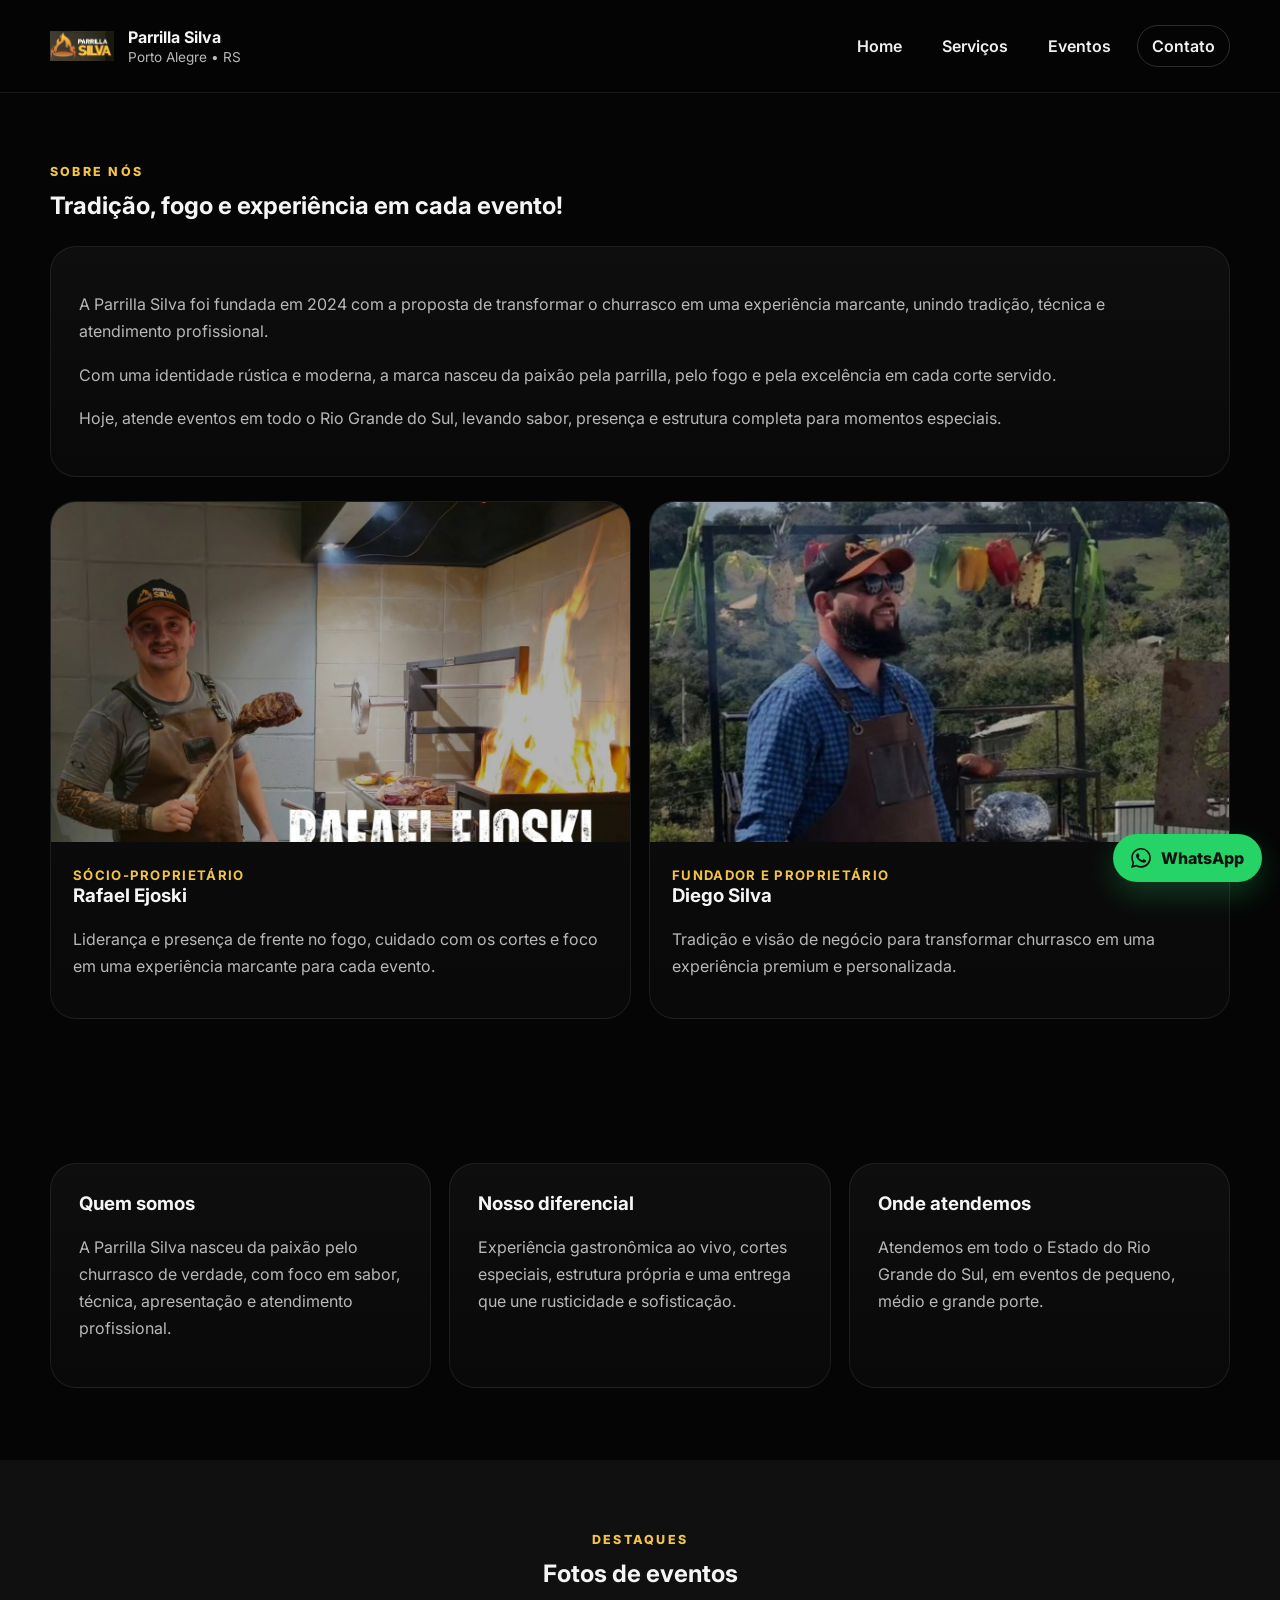
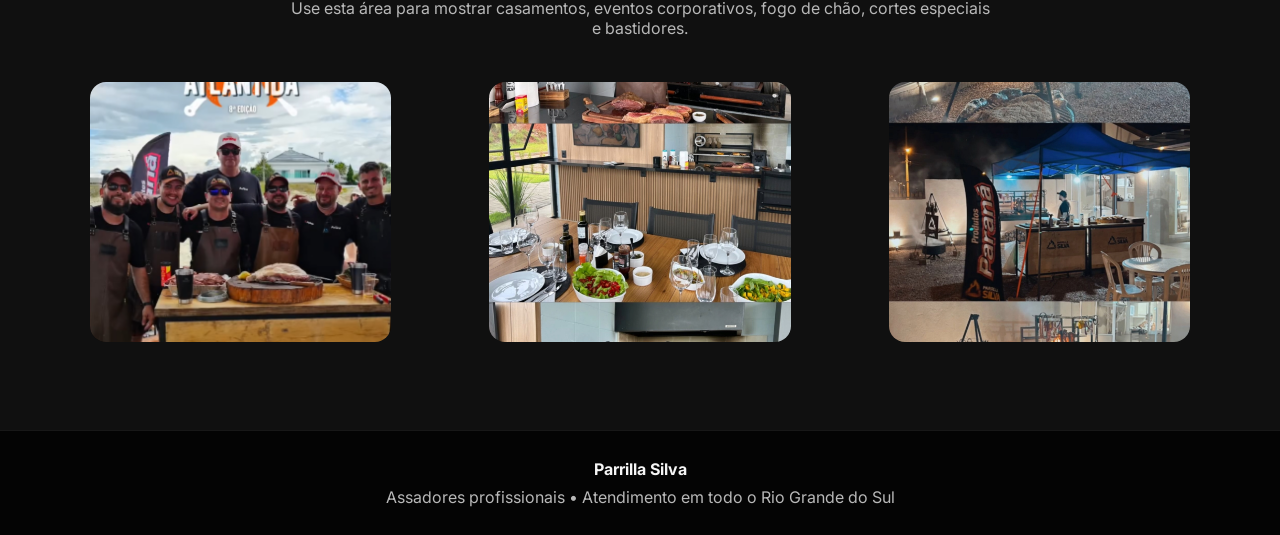
==== commit 7dcf49ac: "Update index.html" ====
--- a/index.html
+++ b/index.html
@@ -98,25 +98,25 @@
         <p>Use esta área para mostrar casamentos, eventos corporativos, fogo de chão, cortes especiais e bastidores.</p>
       </div>
 
-      <div class="container events-preview-grid">
-        <figure class="event-slot">
-          <img src="images/evento1.jpg" alt="Evento Parrilla Silva 1">
-        </figure>
-        <figure class="event-slot">
-          <img src="images/evento2.jpg" alt="Evento Parrilla Silva 2">
-        </figure>
-        <figure class="event-slot">
-          <img src="images/evento3.jpg" alt="Evento Parrilla Silva 3">
-        </figure>
-          <img src="images/evento4.jpg" alt="Evento Parrilla Silva 4">
-        </figure>
-        <figure class="event-slot">
-          <img src="images/evento5.jpg" alt="Evento Parrilla Silva 5">
-        </figure>
-        <figure class="event-slot">
-          <img src="images/evento6.jpg" alt="Evento Parrilla Silva 6">
-        </figure>
-      </div>
+     <div class="container events-preview-grid">
+  <figure class="event-slot">
+    <a href="https://parrillasilva.com.br/eventos.html">
+      <img src="images/evento1.jpg" alt="Evento Parrilla Silva 1">
+    </a>
+  </figure>
+
+  <figure class="event-slot">
+    <a href="https://parrillasilva.com.br/eventos.html">
+      <img src="images/evento2.jpg" alt="Evento Parrilla Silva 2">
+    </a>
+  </figure>
+
+  <figure class="event-slot">
+    <a href="https://parrillasilva.com.br/eventos.html">
+      <img src="images/evento3.jpg" alt="Evento Parrilla Silva 3">
+    </a>
+  </figure>
+</div>
     </section>
   </main>
 
